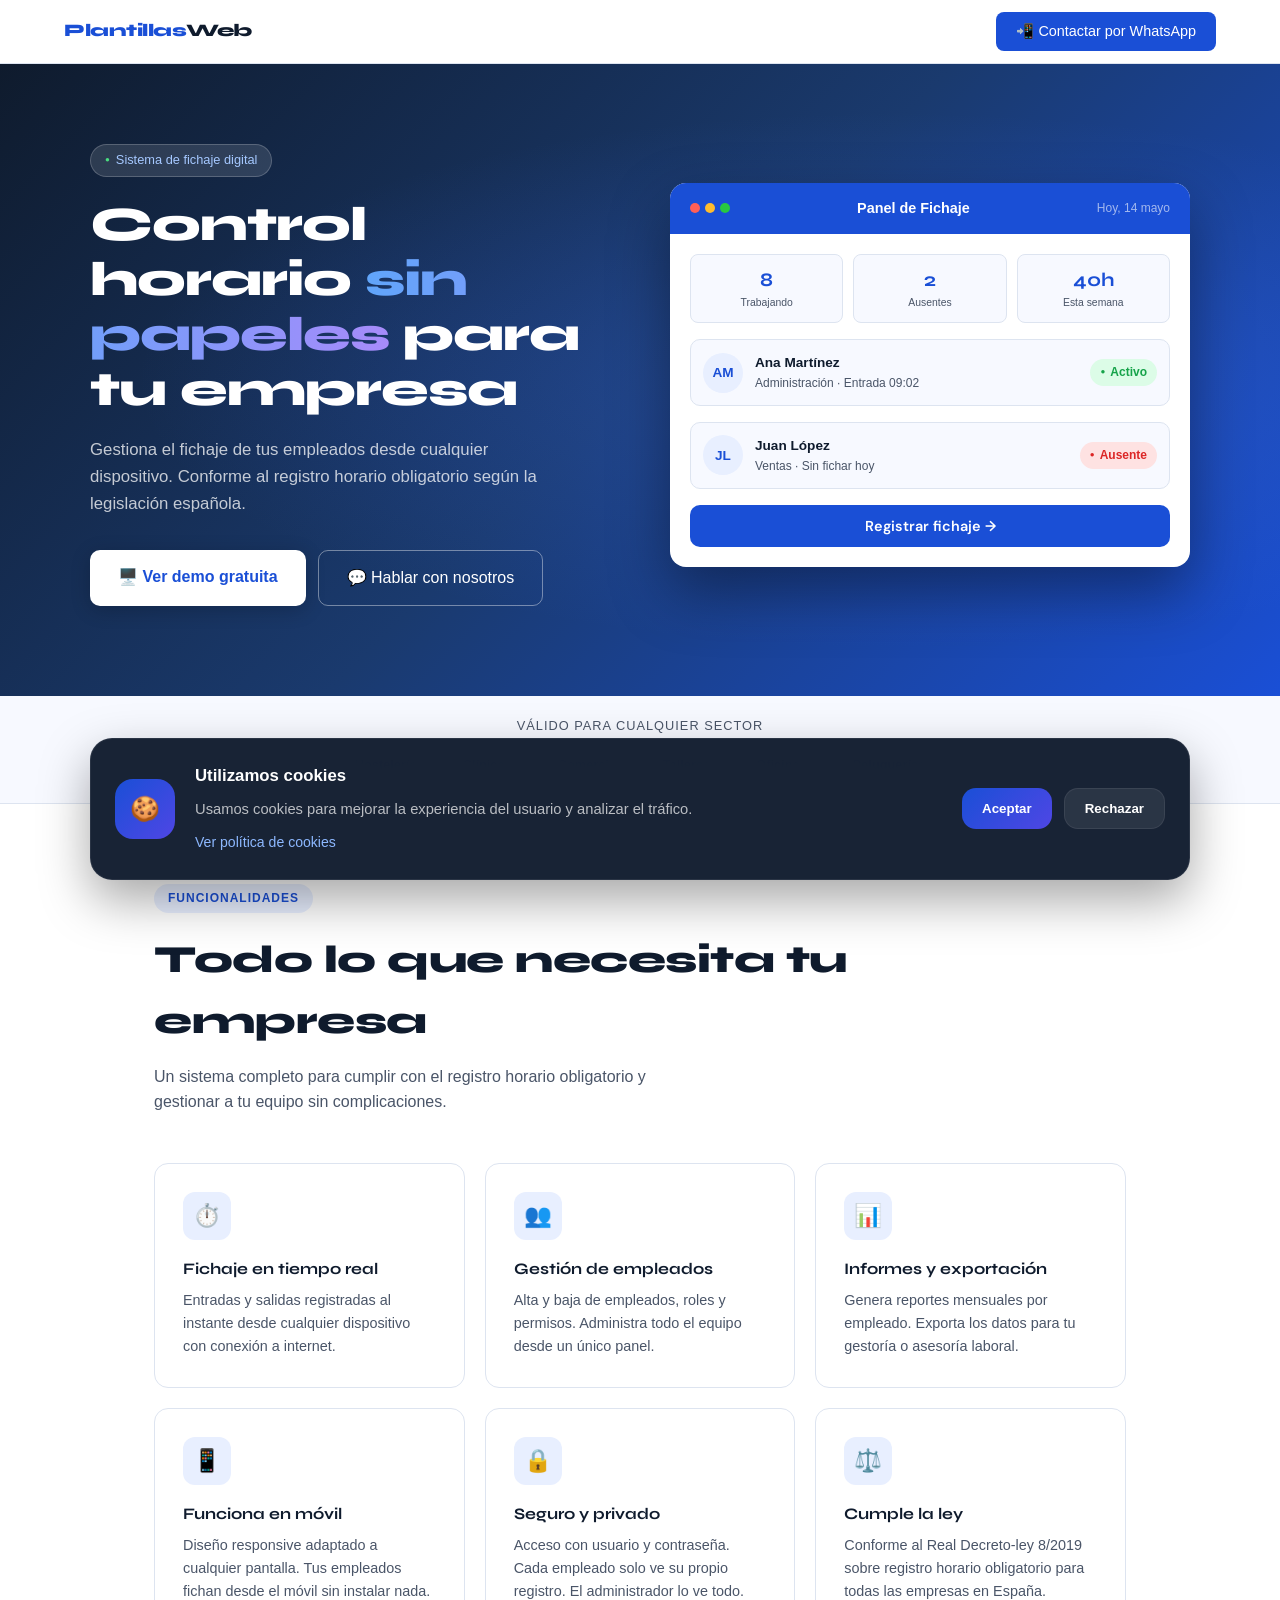
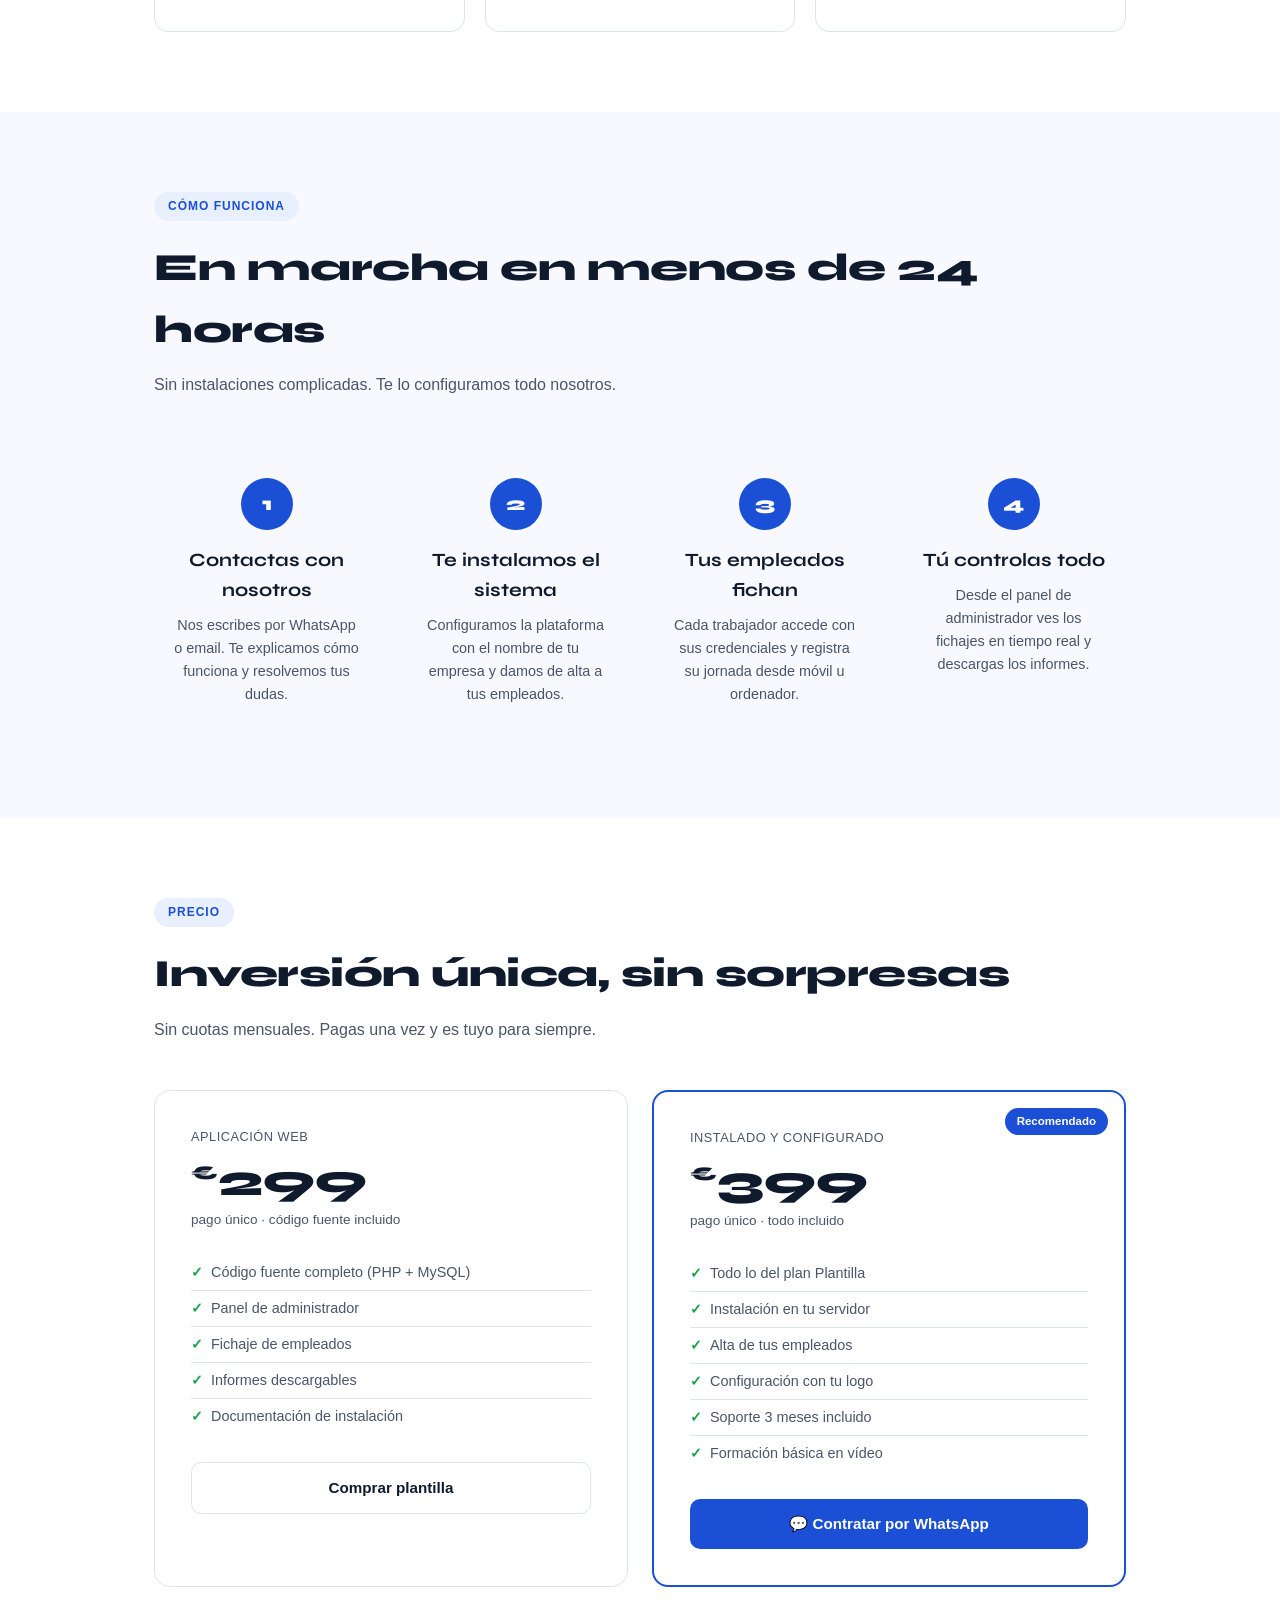
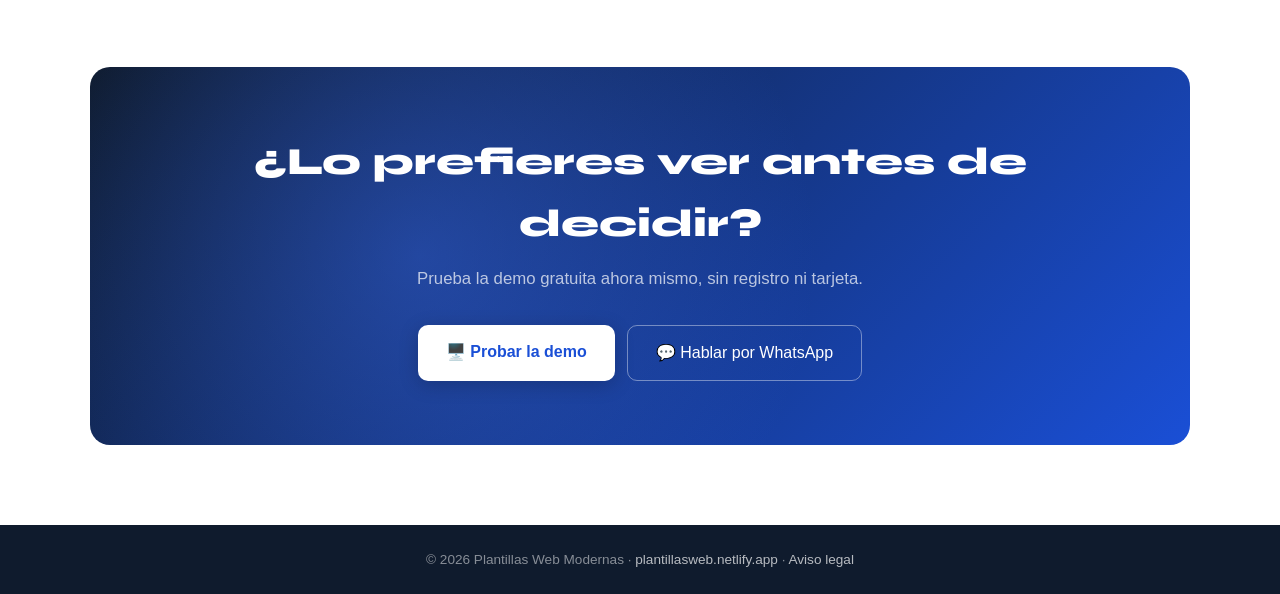
==== landing-fichajes/index.html @ 27397b90 "Add files via upload" ====
<!DOCTYPE html>
<html lang="es">
<head>
<meta charset="UTF-8">
<meta name="viewport" content="width=device-width, initial-scale=1.0">
<title>Fichaje Digital para Empresas | Plantillas Web Modernas</title>
<meta name="description" content="Sistema de fichaje digital para empresas. Conforme al registro horario obligatorio en España. Prueba la demo gratis.">
<meta property="og:title" content="Fichaje Digital para Empresas | Plantillas Web Modernas">
<meta property="og:description" content="Gestiona el fichaje de tus empleados desde cualquier dispositivo. Sin cuotas mensuales.">
<meta property="og:url" content="https://plantillasweb.netlify.app/fichaje/">
<link rel="stylesheet" href="css/cookies.css">
<link href="https://fonts.googleapis.com/css2?family=Syne:wght@400;600;700;800&family=DM+Sans:wght@300;400;500&display=swap" rel="stylesheet">
<style>
  *, *::before, *::after { box-sizing: border-box; margin: 0; padding: 0; }
  :root {
    --azul: #1a4fd6;
    --azul-claro: #e8efff;
    --azul-medio: #3b6ef5;
    --texto: #0f1b2d;
    --texto-suave: #4a5568;
    --borde: #dde4f0;
    --blanco: #ffffff;
    --fondo: #f7f9ff;
    --verde: #16a34a;
    --verde-claro: #dcfce7;
  }
  html { scroll-behavior: smooth; }
  body {
    font-family: 'a', sans-serif;
    color: var(--texto);
    background: var(--blanco);
    line-height: 1.6;
  }

  /* NAV */
  nav {
    position: sticky; top: 0; z-index: 100;
    background: rgba(255,255,255,0.95);
    backdrop-filter: blur(8px);
    border-bottom: 1px solid var(--borde);
    padding: 0 5%;
    display: flex; align-items: center; justify-content: space-between;
    height: 64px;
  }
  .nav-logo {
    font-family: 'Syne', sans-serif;
    font-weight: 800; font-size: 1.1rem;
    color: var(--azul); text-decoration: none;
    letter-spacing: -0.5px;
  }
  .nav-logo span { color: var(--texto); }
  .nav-cta {
    background: var(--azul); color: white;
    padding: 8px 20px; border-radius: 8px;
    text-decoration: none; font-size: 0.9rem; font-weight: 500;
    transition: background 0.2s;
  }
  .nav-cta:hover { background: #1340b0; }

  /* HERO */
  .hero {
    background: linear-gradient(135deg, #0f1b2d 0%, #1a3a6e 50%, #1a4fd6 100%);
    padding: 80px 5% 90px;
    position: relative; overflow: hidden;
  }
  .hero::before {
    content: '';
    position: absolute; inset: 0;
    background: radial-gradient(ellipse at 70% 50%, rgba(59,110,245,0.3) 0%, transparent 60%);
  }
  .hero-inner {
    max-width: 1100px; margin: 0 auto;
    display: grid; grid-template-columns: 1fr 1fr; gap: 60px; align-items: center;
    position: relative; z-index: 1;
  }
  .hero-badge {
    display: inline-flex; align-items: center; gap: 6px;
    background: rgba(255,255,255,0.12); color: #a5c8ff;
    border: 1px solid rgba(255,255,255,0.2);
    padding: 5px 14px; border-radius: 20px;
    font-size: 0.8rem; font-weight: 500; margin-bottom: 20px;
  }
  .hero-badge::before { content: '●'; font-size: 0.5rem; color: #4ade80; }
  .hero h1 {
    font-family: 'Syne', sans-serif;
    font-size: clamp(2rem, 4vw, 3rem);
    font-weight: 800; color: white;
    line-height: 1.15; margin-bottom: 20px;
    letter-spacing: -1px;
  }
  .hero h1 span {
    background: linear-gradient(90deg, #60a5fa, #a78bfa);
    background-clip: text; -webkit-background-clip: text;
    color: transparent;
  }
  .hero p {
    color: rgba(255,255,255,0.75); font-size: 1.05rem;
    margin-bottom: 32px; max-width: 480px;
  }
  .hero-btns { display: flex; gap: 12px; flex-wrap: wrap; }
  .btn-primary {
    background: white; color: var(--azul);
    padding: 14px 28px; border-radius: 10px;
    text-decoration: none; font-weight: 600; font-size: 1rem;
    transition: transform 0.2s, box-shadow 0.2s;
    box-shadow: 0 4px 20px rgba(0,0,0,0.2);
  }
  .btn-primary:hover { transform: translateY(-2px); box-shadow: 0 8px 30px rgba(0,0,0,0.3); }
  .btn-secondary {
    background: transparent; color: white;
    border: 1.5px solid rgba(255,255,255,0.4);
    padding: 14px 28px; border-radius: 10px;
    text-decoration: none; font-weight: 500; font-size: 1rem;
    display: flex; align-items: center; gap: 8px;
    transition: border-color 0.2s, background 0.2s;
  }
  .btn-secondary:hover { border-color: white; background: rgba(255,255,255,0.08); }

  /* MOCKUP */
  .hero-mockup {
    background: white; border-radius: 16px;
    box-shadow: 0 25px 60px rgba(0,0,0,0.4);
    overflow: hidden;
  }
  .mock-header {
    background: var(--azul); padding: 14px 20px;
    display: flex; align-items: center; justify-content: space-between;
  }
  .mock-header-title { color: white; font-weight: 600; font-size: 0.9rem; }
  .mock-dots { display: flex; gap: 5px; }
  .mock-dot { width: 10px; height: 10px; border-radius: 50%; }
  .mock-dot.r { background: #ff5f57; }
  .mock-dot.y { background: #febc2e; }
  .mock-dot.g { background: #28c840; }
  .mock-body { padding: 20px; }
  .mock-empleado {
    display: flex; align-items: center; gap: 12px; margin-bottom: 16px;
    padding: 12px; border-radius: 10px; background: var(--fondo);
    border: 1px solid var(--borde);
  }
  .mock-avatar {
    width: 40px; height: 40px; border-radius: 50%;
    background: var(--azul-claro); display: flex; align-items: center; justify-content: center;
    font-weight: 700; color: var(--azul); font-size: 0.85rem; flex-shrink: 0;
  }
  .mock-emp-info { flex: 1; min-width: 0; }
  .mock-emp-nombre { font-weight: 600; font-size: 0.85rem; }
  .mock-emp-rol { color: var(--texto-suave); font-size: 0.75rem; }
  .mock-status {
    display: flex; align-items: center; gap: 5px;
    font-size: 0.75rem; font-weight: 600;
    padding: 4px 10px; border-radius: 20px; white-space: nowrap;
  }
  .mock-status.activo { background: var(--verde-claro); color: var(--verde); }
  .mock-status.activo::before { content: '●'; font-size: 0.5rem; }
  .mock-status.ausente { background: #fee2e2; color: #dc2626; }
  .mock-status.ausente::before { content: '●'; font-size: 0.5rem; }
  .mock-stats {
    display: grid; grid-template-columns: 1fr 1fr 1fr; gap: 10px; margin-bottom: 16px;
  }
  .mock-stat {
    background: var(--fondo); border: 1px solid var(--borde);
    border-radius: 8px; padding: 10px; text-align: center;
  }
  .mock-stat-num { font-family: 'Syne', sans-serif; font-weight: 700; font-size: 1.2rem; color: var(--azul); }
  .mock-stat-lbl { font-size: 0.65rem; color: var(--texto-suave); }
  .mock-btn-fichar {
    width: 100%; background: var(--azul); color: white;
    border: none; padding: 12px; border-radius: 10px;
    font-weight: 600; font-size: 0.9rem; cursor: pointer;
    font-family: 'DM Sans', sans-serif;
  }

  /* LOGOS */
  .logos-strip {
    background: var(--fondo); border-bottom: 1px solid var(--borde);
    padding: 20px 5%; text-align: center;
  }
  .logos-strip p { color: var(--texto-suave); font-size: 0.8rem; margin-bottom: 12px; text-transform: uppercase; letter-spacing: 1px; }
  .logos-list { display: flex; gap: 12px; justify-content: center; flex-wrap: wrap; }
  .logo-pill {
    background: white; border: 1px solid var(--borde);
    border-radius: 6px; padding: 6px 16px;
    font-size: 0.8rem; font-weight: 600; color: var(--texto-suave);
  }

  /* SECCIONES */
  section { max-width: 1100px; margin: 0 auto; padding: 80px 5%; }
  .section-label {
    display: inline-block;
    background: var(--azul-claro); color: var(--azul);
    font-size: 0.75rem; font-weight: 600; letter-spacing: 1px;
    text-transform: uppercase; padding: 5px 14px; border-radius: 20px;
    margin-bottom: 16px;
  }
  h2.section-title {
    font-family: 'Syne', sans-serif; font-weight: 800;
    font-size: clamp(1.6rem, 3vw, 2.4rem);
    letter-spacing: -0.5px; margin-bottom: 12px;
  }
  .section-sub { color: var(--texto-suave); font-size: 1rem; max-width: 540px; margin-bottom: 48px; }

  /* FEATURES */
  .features-grid {
    display: grid; grid-template-columns: repeat(auto-fit, minmax(280px, 1fr)); gap: 20px;
  }
  .feature-card {
    background: var(--blanco); border: 1px solid var(--borde);
    border-radius: 14px; padding: 28px;
    transition: border-color 0.2s, transform 0.2s;
  }
  .feature-card:hover { border-color: var(--azul-medio); transform: translateY(-3px); }
  .feat-icon {
    width: 48px; height: 48px; border-radius: 12px;
    background: var(--azul-claro); display: flex; align-items: center; justify-content: center;
    font-size: 1.4rem; margin-bottom: 16px;
  }
  .feature-card h3 { font-family: 'Syne', sans-serif; font-weight: 700; font-size: 1rem; margin-bottom: 8px; }
  .feature-card p { color: var(--texto-suave); font-size: 0.9rem; line-height: 1.6; }

  /* CÓMO FUNCIONA */
  .como-section { background: var(--fondo); }
  .como-inner { max-width: 1100px; margin: 0 auto; padding: 80px 5%; }
  .steps { display: grid; grid-template-columns: repeat(auto-fit, minmax(220px, 1fr)); gap: 24px; }
  .step { text-align: center; padding: 32px 20px; }
  .step-num {
    width: 52px; height: 52px; border-radius: 50%;
    background: var(--azul); color: white;
    font-family: 'Syne', sans-serif; font-weight: 800; font-size: 1.2rem;
    display: flex; align-items: center; justify-content: center;
    margin: 0 auto 16px;
  }
  .step h3 { font-family: 'Syne', sans-serif; font-weight: 700; margin-bottom: 8px; }
  .step p { color: var(--texto-suave); font-size: 0.9rem; }

  /* PRECIOS */
  .precio-wrap {
    display: grid; grid-template-columns: 1fr 1fr; gap: 24px; margin-top: 40px;
  }
  .precio-card {
    border: 1px solid var(--borde); border-radius: 16px; padding: 36px;
    transition: border-color 0.2s;
  }
  .precio-card.destacado {
    border: 2px solid var(--azul);
    position: relative; overflow: hidden;
  }
  .precio-badge {
    position: absolute; top: 16px; right: 16px;
    background: var(--azul); color: white;
    font-size: 0.72rem; font-weight: 600; padding: 4px 12px; border-radius: 20px;
  }
  .precio-label { font-size: 0.8rem; color: var(--texto-suave); text-transform: uppercase; letter-spacing: 0.5px; }
  .precio-num {
    font-family: 'Syne', sans-serif; font-size: 2.8rem; font-weight: 800;
    line-height: 1.1; margin: 8px 0 4px;
  }
  .precio-num sup { font-size: 1.2rem; vertical-align: super; }
  .precio-freq { color: var(--texto-suave); font-size: 0.85rem; margin-bottom: 24px; }
  .precio-lista { list-style: none; margin-bottom: 28px; }
  .precio-lista li {
    padding: 6px 0; font-size: 0.9rem; color: var(--texto-suave);
    display: flex; align-items: center; gap: 8px;
    border-bottom: 1px solid var(--borde);
  }
  .precio-lista li:last-child { border-bottom: none; }
  .precio-lista li::before { content: '✓'; color: var(--verde); font-weight: 700; flex-shrink: 0; }
  .btn-precio {
    display: block; text-align: center; padding: 13px;
    border-radius: 10px; font-weight: 600; font-size: 0.95rem;
    text-decoration: none; transition: all 0.2s;
  }
  .btn-precio.azul { background: var(--azul); color: white; }
  .btn-precio.azul:hover { background: #1340b0; }
  .btn-precio.outline { border: 1.5px solid var(--borde); color: var(--texto); }
  .btn-precio.outline:hover { border-color: var(--azul); color: var(--azul); }

  /* CTA FINAL */
  .cta-final {
    background: linear-gradient(135deg, #0f1b2d, #1a4fd6);
    border-radius: 20px; padding: 64px 48px;
    text-align: center;
    max-width: 1100px; margin: 0 auto 80px;
    position: relative; overflow: hidden;
  }
  .cta-final::before {
    content: '';
    position: absolute; inset: 0;
    background: radial-gradient(circle at 30% 50%, rgba(59,110,245,0.4) 0%, transparent 50%);
  }
  .cta-final > * { position: relative; z-index: 1; }
  .cta-final h2 {
    font-family: 'Syne', sans-serif; font-size: clamp(1.6rem, 3vw, 2.4rem);
    font-weight: 800; color: white; margin-bottom: 12px;
  }
  .cta-final p { color: rgba(255,255,255,0.7); margin-bottom: 32px; font-size: 1.05rem; }
  .cta-btns { display: flex; gap: 12px; justify-content: center; flex-wrap: wrap; }
  .cta-wrap { padding: 0 5%; }

  /* FOOTER */
  footer {
    background: #0f1b2d; color: rgba(255,255,255,0.5);
    text-align: center; padding: 24px 5%;
    font-size: 0.85rem;
  }
  footer a { color: rgba(255,255,255,0.7); text-decoration: none; }

  @media (max-width: 768px) {
    .hero-inner { grid-template-columns: 1fr; }
    .hero-mockup { display: none; }
    .precio-wrap { grid-template-columns: 1fr; }
    .cta-final { padding: 40px 24px; }
  }
</style>
</head>
<body>

<!-- NAV -->
<nav>
  <a href="https://plantillasweb.netlify.app" class="nav-logo">Plantillas<span>Web</span></a>
  <a href="https://wa.me/34622675828?text=Hola,%20quiero%20saber%20más%20sobre%20el%20sistema%20de%20fichaje" class="nav-cta" target="_blank">📲 Contactar por WhatsApp</a>
</nav>

<!-- HERO -->
<div class="hero">
  <div class="hero-inner">
    <div>
      <div class="hero-badge">Sistema de fichaje digital</div>
      <h1>Control horario <span>sin papeles</span> para tu empresa</h1>
      <p>Gestiona el fichaje de tus empleados desde cualquier dispositivo. Conforme al registro horario obligatorio según la legislación española.</p>
      <div class="hero-btns">
        <a href="https://fichaje-empleados.infinityfreeapp.com/fichaje/index.php/" class="btn-primary" target="_blank">🖥️ Ver demo gratuita</a>
        <a href="https://wa.me/34622675828?text=Hola,%20quiero%20información%20sobre%20el%20sistema%20de%20fichaje" class="btn-secondary" target="_blank">💬 Hablar con nosotros</a>
      </div>
    </div>
    <div class="hero-mockup">
      <div class="mock-header">
        <div class="mock-dots">
          <div class="mock-dot r"></div>
          <div class="mock-dot y"></div>
          <div class="mock-dot g"></div>
        </div>
        <div class="mock-header-title">Panel de Fichaje</div>
        <div style="font-size:0.75rem;color:rgba(255,255,255,0.6)">Hoy, 14 mayo</div>
      </div>
      <div class="mock-body">
        <div class="mock-stats">
          <div class="mock-stat"><div class="mock-stat-num">8</div><div class="mock-stat-lbl">Trabajando</div></div>
          <div class="mock-stat"><div class="mock-stat-num">2</div><div class="mock-stat-lbl">Ausentes</div></div>
          <div class="mock-stat"><div class="mock-stat-num">40h</div><div class="mock-stat-lbl">Esta semana</div></div>
        </div>
        <div class="mock-empleado">
          <div class="mock-avatar">AM</div>
          <div class="mock-emp-info">
            <div class="mock-emp-nombre">Ana Martínez</div>
            <div class="mock-emp-rol">Administración · Entrada 09:02</div>
          </div>
          <div class="mock-status activo">Activo</div>
        </div>
        <div class="mock-empleado">
          <div class="mock-avatar">JL</div>
          <div class="mock-emp-info">
            <div class="mock-emp-nombre">Juan López</div>
            <div class="mock-emp-rol">Ventas · Sin fichar hoy</div>
          </div>
          <div class="mock-status ausente">Ausente</div>
        </div>
        <button class="mock-btn-fichar">Registrar fichaje →</button>
      </div>
    </div>
  </div>
</div>

<!-- SECTORES -->
<div class="logos-strip">
  <p>Válido para cualquier sector</p>
  <div class="logos-list">
    <div class="logo-pill">Hostelería</div>
    <div class="logo-pill">Clínicas</div>
    <div class="logo-pill">Comercio</div>
    <div class="logo-pill">Talleres</div>
    <div class="logo-pill">Oficinas</div>
    <div class="logo-pill">Peluquerías</div>
  </div>
</div>

<!-- FUNCIONALIDADES -->
<section>
  <div class="section-label">Funcionalidades</div>
  <h2 class="section-title">Todo lo que necesita tu empresa</h2>
  <p class="section-sub">Un sistema completo para cumplir con el registro horario obligatorio y gestionar a tu equipo sin complicaciones.</p>
  <div class="features-grid">
    <div class="feature-card">
      <div class="feat-icon">⏱️</div>
      <h3>Fichaje en tiempo real</h3>
      <p>Entradas y salidas registradas al instante desde cualquier dispositivo con conexión a internet.</p>
    </div>
    <div class="feature-card">
      <div class="feat-icon">👥</div>
      <h3>Gestión de empleados</h3>
      <p>Alta y baja de empleados, roles y permisos. Administra todo el equipo desde un único panel.</p>
    </div>
    <div class="feature-card">
      <div class="feat-icon">📊</div>
      <h3>Informes y exportación</h3>
      <p>Genera reportes mensuales por empleado. Exporta los datos para tu gestoría o asesoría laboral.</p>
    </div>
    <div class="feature-card">
      <div class="feat-icon">📱</div>
      <h3>Funciona en móvil</h3>
      <p>Diseño responsive adaptado a cualquier pantalla. Tus empleados fichan desde el móvil sin instalar nada.</p>
    </div>
    <div class="feature-card">
      <div class="feat-icon">🔒</div>
      <h3>Seguro y privado</h3>
      <p>Acceso con usuario y contraseña. Cada empleado solo ve su propio registro. El administrador lo ve todo.</p>
    </div>
    <div class="feature-card">
      <div class="feat-icon">⚖️</div>
      <h3>Cumple la ley</h3>
      <p>Conforme al Real Decreto-ley 8/2019 sobre registro horario obligatorio para todas las empresas en España.</p>
    </div>
  </div>
</section>

<!-- CÓMO FUNCIONA -->
<div class="como-section">
  <div class="como-inner">
    <div class="section-label">Cómo funciona</div>
    <h2 class="section-title">En marcha en menos de 24 horas</h2>
    <p class="section-sub">Sin instalaciones complicadas. Te lo configuramos todo nosotros.</p>
    <div class="steps">
      <div class="step">
        <div class="step-num">1</div>
        <h3>Contactas con nosotros</h3>
        <p>Nos escribes por WhatsApp o email. Te explicamos cómo funciona y resolvemos tus dudas.</p>
      </div>
      <div class="step">
        <div class="step-num">2</div>
        <h3>Te instalamos el sistema</h3>
        <p>Configuramos la plataforma con el nombre de tu empresa y damos de alta a tus empleados.</p>
      </div>
      <div class="step">
        <div class="step-num">3</div>
        <h3>Tus empleados fichan</h3>
        <p>Cada trabajador accede con sus credenciales y registra su jornada desde móvil u ordenador.</p>
      </div>
      <div class="step">
        <div class="step-num">4</div>
        <h3>Tú controlas todo</h3>
        <p>Desde el panel de administrador ves los fichajes en tiempo real y descargas los informes.</p>
      </div>
    </div>
  </div>
</div>

<!-- PRECIOS -->
<section>
  <div class="section-label">Precio</div>
  <h2 class="section-title">Inversión única, sin sorpresas</h2>
  <p class="section-sub">Sin cuotas mensuales. Pagas una vez y es tuyo para siempre.</p>
  <div class="precio-wrap">
    <div class="precio-card">
      <div class="precio-label">Aplicación web</div>
      <div class="precio-num"><sup>€</sup>299</div>
      <div class="precio-freq">pago único · código fuente incluido</div>
      <ul class="precio-lista">
        <li>Código fuente completo (PHP + MySQL)</li>
        <li>Panel de administrador</li>
        <li>Fichaje de empleados</li>
        <li>Informes descargables</li>
        <li>Documentación de instalación</li>
      </ul>
      <a href="https://wa.me/34622675828?text=Quiero%20comprar%20la%20plantilla%20de%20fichaje" class="btn-precio outline" target="_blank">Comprar plantilla</a>
    </div>
    <div class="precio-card destacado">
      <div class="precio-badge">Recomendado</div>
      <div class="precio-label">Instalado y configurado</div>
      <div class="precio-num"><sup>€</sup>399</div>
      <div class="precio-freq">pago único · todo incluido</div>
      <ul class="precio-lista">
        <li>Todo lo del plan Plantilla</li>
        <li>Instalación en tu servidor</li>
        <li>Alta de tus empleados</li>
        <li>Configuración con tu logo</li>
        <li>Soporte 3 meses incluido</li>
        <li>Formación básica en vídeo</li>
      </ul>
      <a href="https://wa.me/34622675828?text=Quiero%20el%20plan%20instalado%20y%20configurado%20del%20fichaje" class="btn-precio azul" target="_blank">💬 Contratar por WhatsApp</a>
    </div>
  </div>
</section>

<!-- CTA FINAL -->
<div class="cta-wrap">
  <div class="cta-final">
    <h2>¿Lo prefieres ver antes de decidir?</h2>
    <p>Prueba la demo gratuita ahora mismo, sin registro ni tarjeta.</p>
    <div class="cta-btns">
      <a href="https://fichaje-empleados.infinityfreeapp.com/fichaje/index.php/" class="btn-primary" target="_blank">🖥️ Probar la demo</a>
      <a href="https://wa.me/34622675828?text=Hola,%20quiero%20una%20demo%20del%20sistema%20de%20fichaje" class="btn-secondary" target="_blank">💬 Hablar por WhatsApp</a>
    </div>
  </div>
</div>

<!-- =========================
BANNER DE COOKIES PREMIUM
========================= -->

<div id="cookie-banner" class="cookie-banner">

  <div class="cookie-content">

    <div class="cookie-icon">
      🍪
    </div>

    <div class="cookie-info">
      <h3>Utilizamos cookies</h3>

      <p>
        Usamos cookies para mejorar la experiencia del usuario y analizar el tráfico.
      </p>

      <a href="cookies.html">
        Ver política de cookies
      </a>
    </div>

    <div class="cookie-actions">

      <button id="acceptCookies" class="btn-cookie primary">
        Aceptar
      </button>

      <button id="rejectCookies" class="btn-cookie secondary">
        Rechazar
      </button>

    </div>

  </div>

</div>

<!-- =========================
JAVASCRIPT
========================= -->
<!-- FOOTER -->
<footer>
  <p>© 2026 Plantillas Web Modernas · <a href="https://plantillasweb.netlify.app">plantillasweb.netlify.app</a> · <a href="https://plantillasweb.netlify.app/aviso-legal.html">Aviso legal</a></p>
</footer>

<script>

document.addEventListener('DOMContentLoaded', function(){

  const banner = document.getElementById('cookie-banner');
  const acceptBtn = document.getElementById('acceptCookies');
  const rejectBtn = document.getElementById('rejectCookies');

  if(localStorage.getItem('cookieConsent')){
    banner.style.display = 'none';
  }

  acceptBtn.addEventListener('click', function(){
    localStorage.setItem('cookieConsent', 'accepted');
    banner.style.display = 'none';
  });

  rejectBtn.addEventListener('click', function(){
    localStorage.setItem('cookieConsent', 'rejected');
    banner.style.display = 'none';
  });

});

</script>

</body>
</html>
---- landing-fichajes/css/cookies.css ----
.cookie-banner{
  position: fixed;
  left: 50%;
  bottom: 20px;
  transform: translateX(-50%);
  width: calc(100% - 30px);
  max-width: 1100px;
  background: rgba(15,27,45,0.96);
  backdrop-filter: blur(16px);
  border: 1px solid rgba(255,255,255,0.08);
  border-radius: 22px;
  padding: 24px;
  z-index: 99999;
  box-shadow: 0 20px 50px rgba(0,0,0,0.35);
}

.cookie-content{
  display:flex;
  align-items:center;
  justify-content:space-between;
  gap:20px;
}

.cookie-icon{
  width:60px;
  height:60px;
  min-width:60px;
  border-radius:18px;
  background: linear-gradient(135deg,#1a4fd6,#4f46e5);
  display:flex;
  align-items:center;
  justify-content:center;
  font-size:1.5rem;
}

.cookie-info{
  flex:1;
}

.cookie-info h3{
  color:white;
  margin-bottom:8px;
  font-size:1.05rem;
}

.cookie-info p{
  color:rgba(255,255,255,0.7);
  font-size:0.92rem;
  line-height:1.6;
  margin-bottom:8px;
}

.cookie-info a{
  color:#8db8ff;
  text-decoration:none;
  font-size:0.88rem;
}

.cookie-actions{
  display:flex;
  gap:12px;
}

.btn-cookie{
  border:none;
  padding:12px 20px;
  border-radius:14px;
  cursor:pointer;
  font-weight:600;
  transition:0.3s;
}

.btn-cookie:hover{
  transform:translateY(-2px);
}

.primary{
  background: linear-gradient(135deg,#1a4fd6,#4f46e5);
  color:white;
}

.secondary{
  background: rgba(255,255,255,0.08);
  border:1px solid rgba(255,255,255,0.08);
  color:white;
}

@media(max-width:850px){

  .cookie-content{
    flex-direction:column;
    align-items:flex-start;
  }

  .cookie-actions{
    width:100%;
  }

  .btn-cookie{
    width:100%;
    flex:1;
  }

}

@media(max-width:500px){

  .cookie-actions{
    flex-direction:column;
  }

}
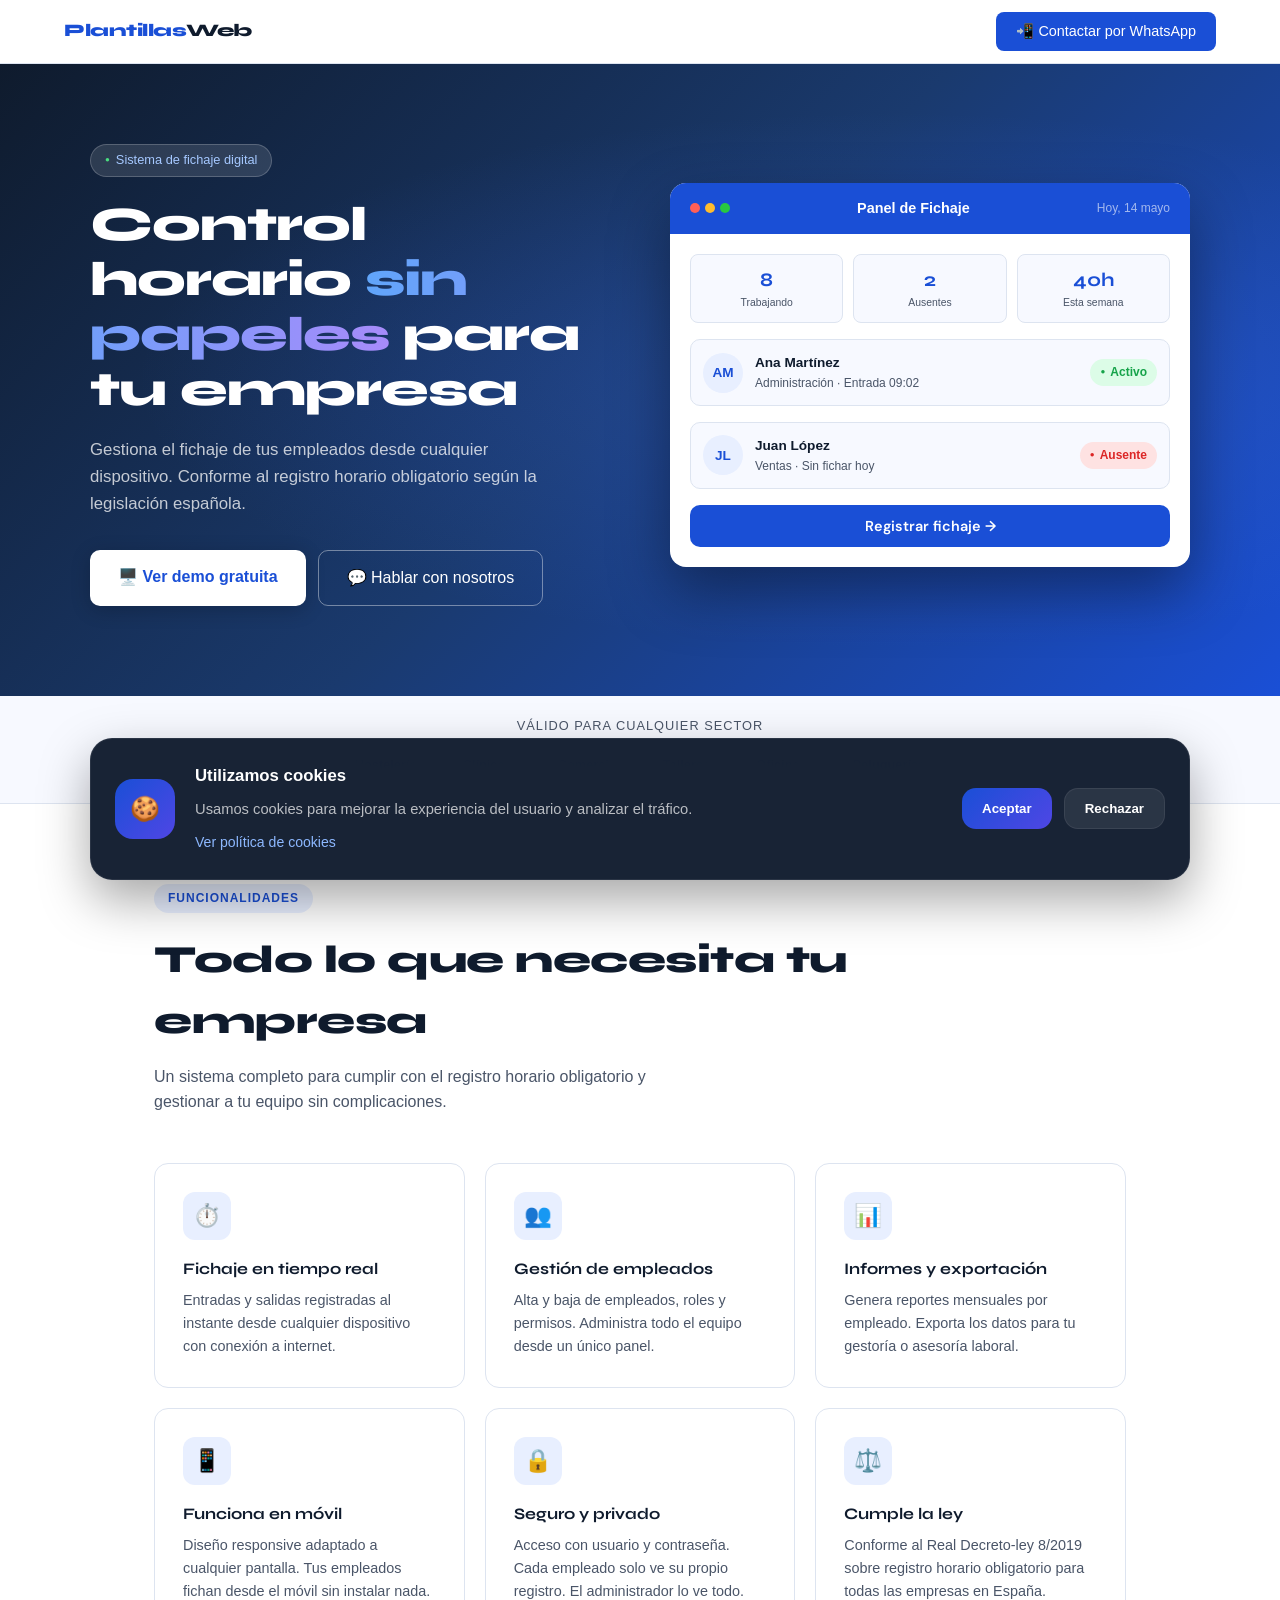
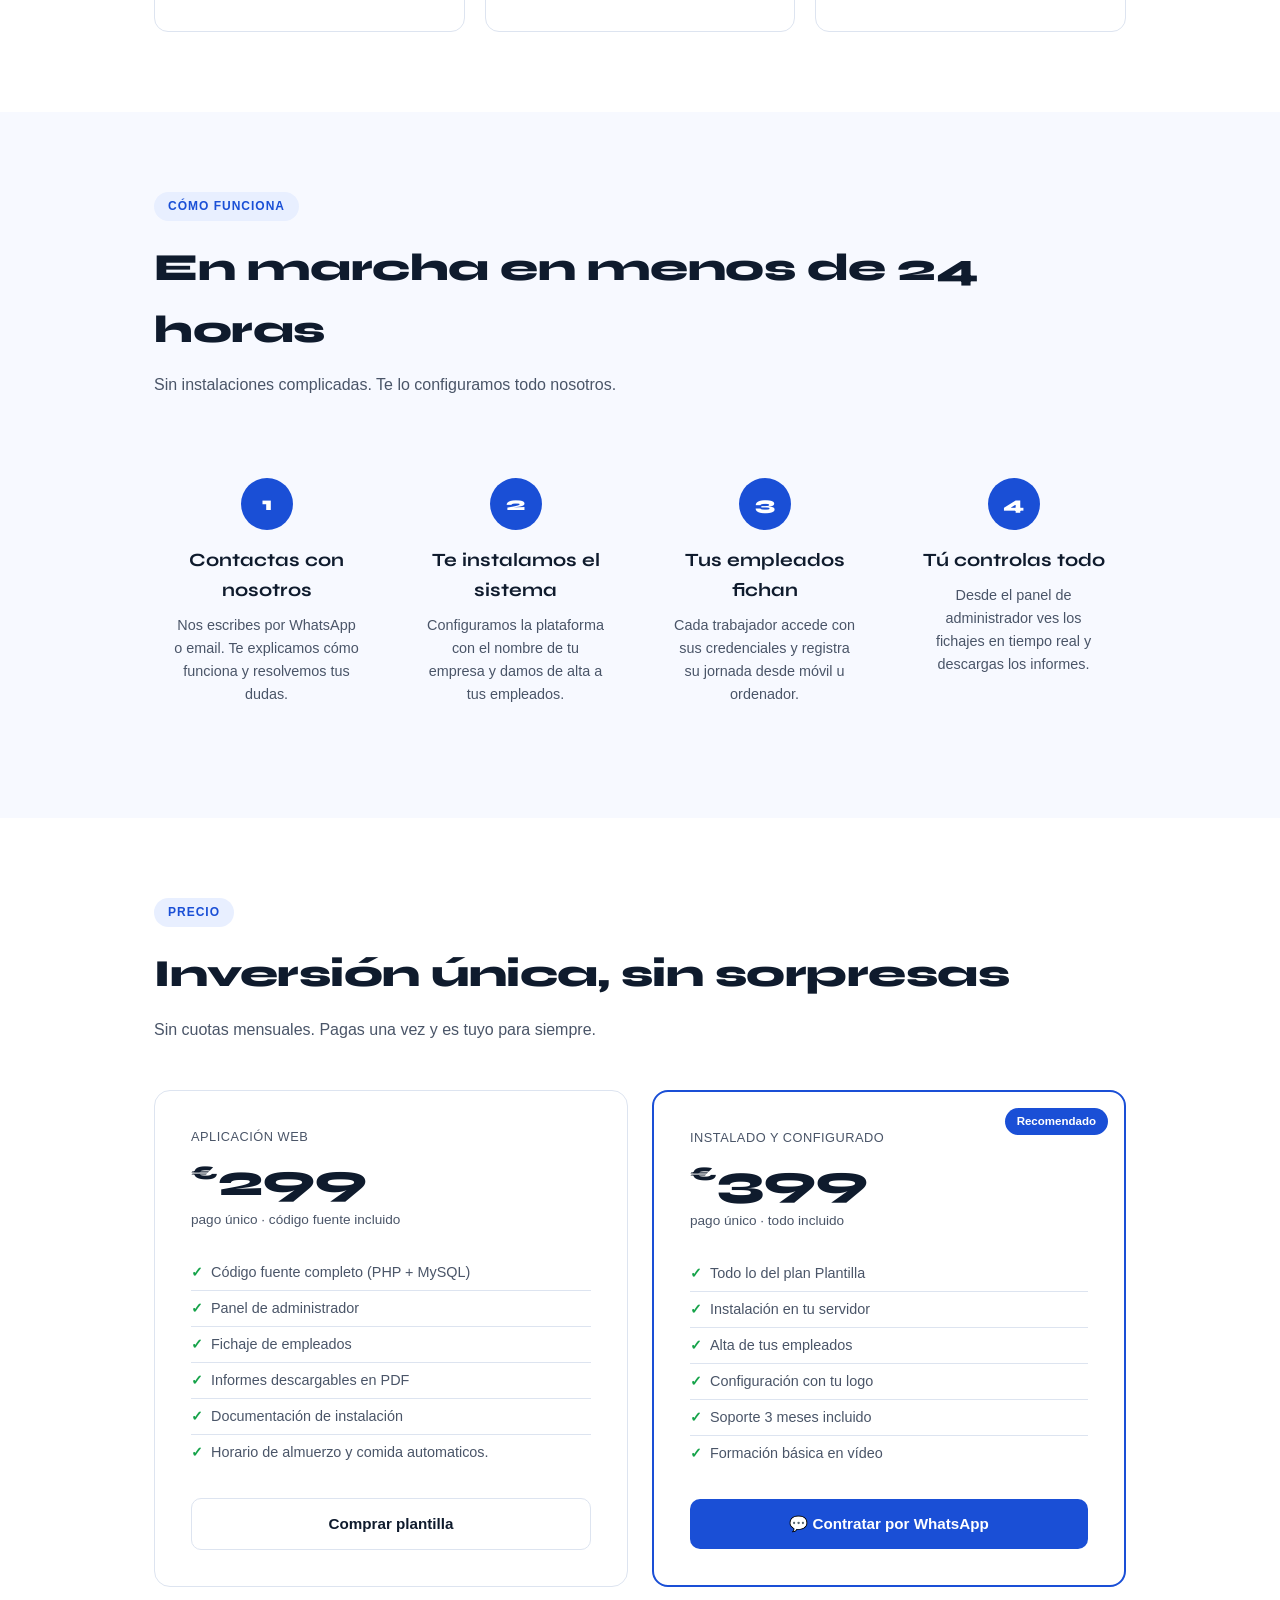
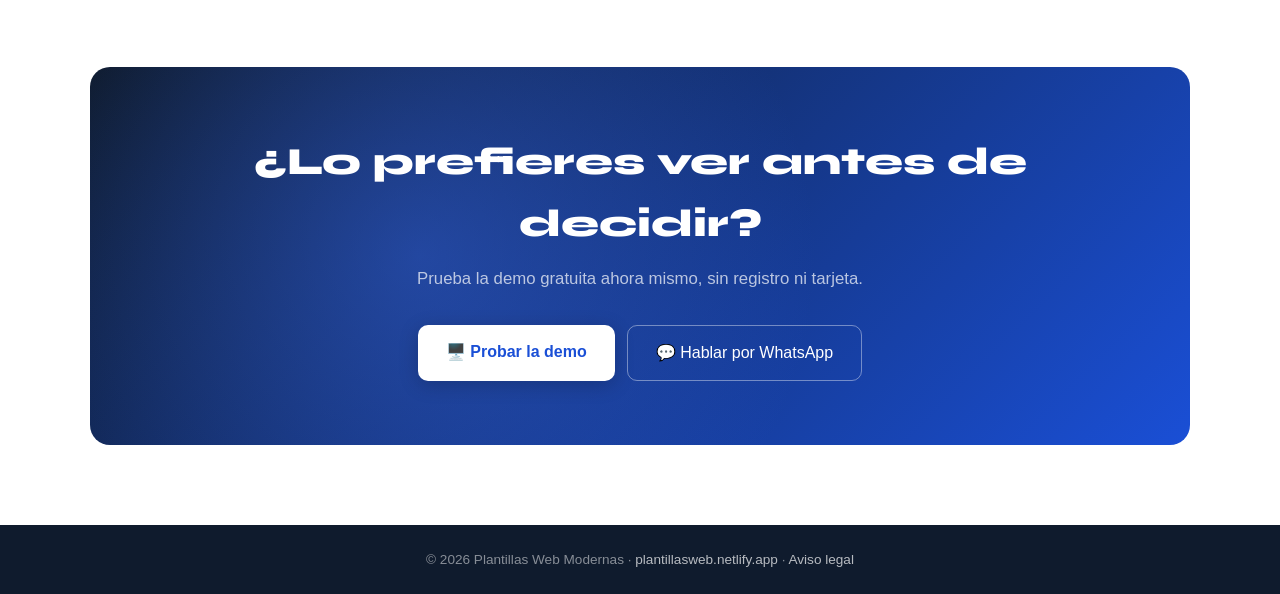
==== commit b7e152c2: "Add files via upload" ====
--- a/landing-fichajes/index.html
+++ b/landing-fichajes/index.html
@@ -468,8 +468,9 @@
         <li>Código fuente completo (PHP + MySQL)</li>
         <li>Panel de administrador</li>
         <li>Fichaje de empleados</li>
-        <li>Informes descargables</li>
+        <li>Informes descargables en PDF</li>
         <li>Documentación de instalación</li>
+        <li>Horario de almuerzo y comida automaticos.</li>
       </ul>
       <a href="https://wa.me/34622675828?text=Quiero%20comprar%20la%20plantilla%20de%20fichaje" class="btn-precio outline" target="_blank">Comprar plantilla</a>
     </div>
